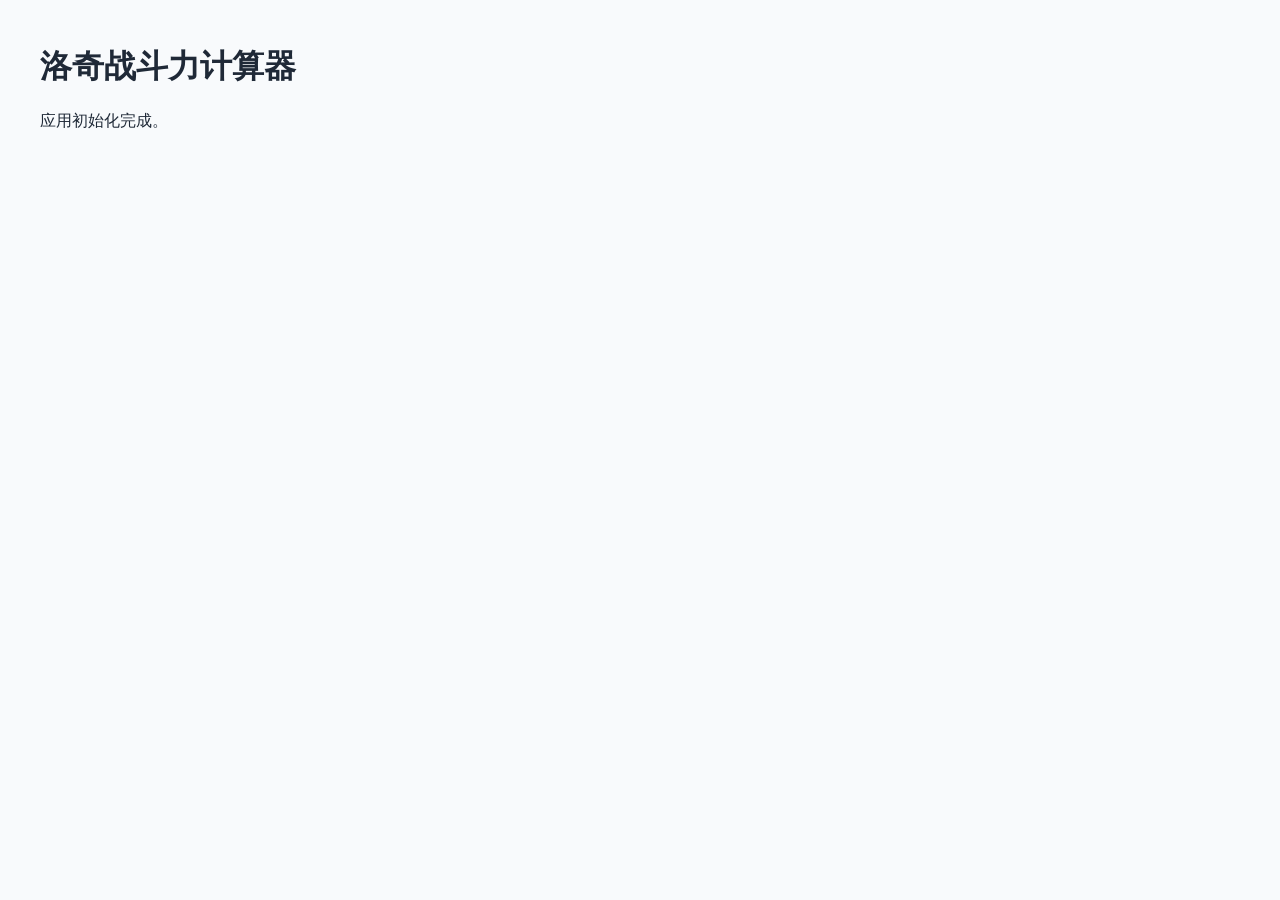
==== index.html @ aaf0c427 "Add static app shell Create a zero-build browser entry point for the combat power calculator without" ====
<!doctype html>
<html lang="zh-CN">
  <head>
    <meta charset="UTF-8" />
    <meta name="viewport" content="width=device-width, initial-scale=1.0" />
    <title>洛奇战斗力计算器</title>
    <link rel="stylesheet" href="./src/styles.css" />
  </head>
  <body>
    <div id="app"></div>
    <script type="module" src="./src/main.js"></script>
  </body>
</html>
---- src/styles.css ----
:root {
  color: #1f2937;
  background: #f8fafc;
  font-family: "Microsoft YaHei", "PingFang SC", system-ui, sans-serif;
}

body {
  margin: 0;
}

button,
input,
select {
  font: inherit;
}

.app-shell {
  max-width: 1200px;
  margin: 0 auto;
  padding: 24px;
}

.panel,
.app-header {
  background: #ffffff;
  border: 1px solid #e5e7eb;
  border-radius: 12px;
  margin-bottom: 16px;
  padding: 16px;
}

.skill-row--top {
  background: #fff7cc;
}

.skill-row--second {
  background: #e0f2fe;
}
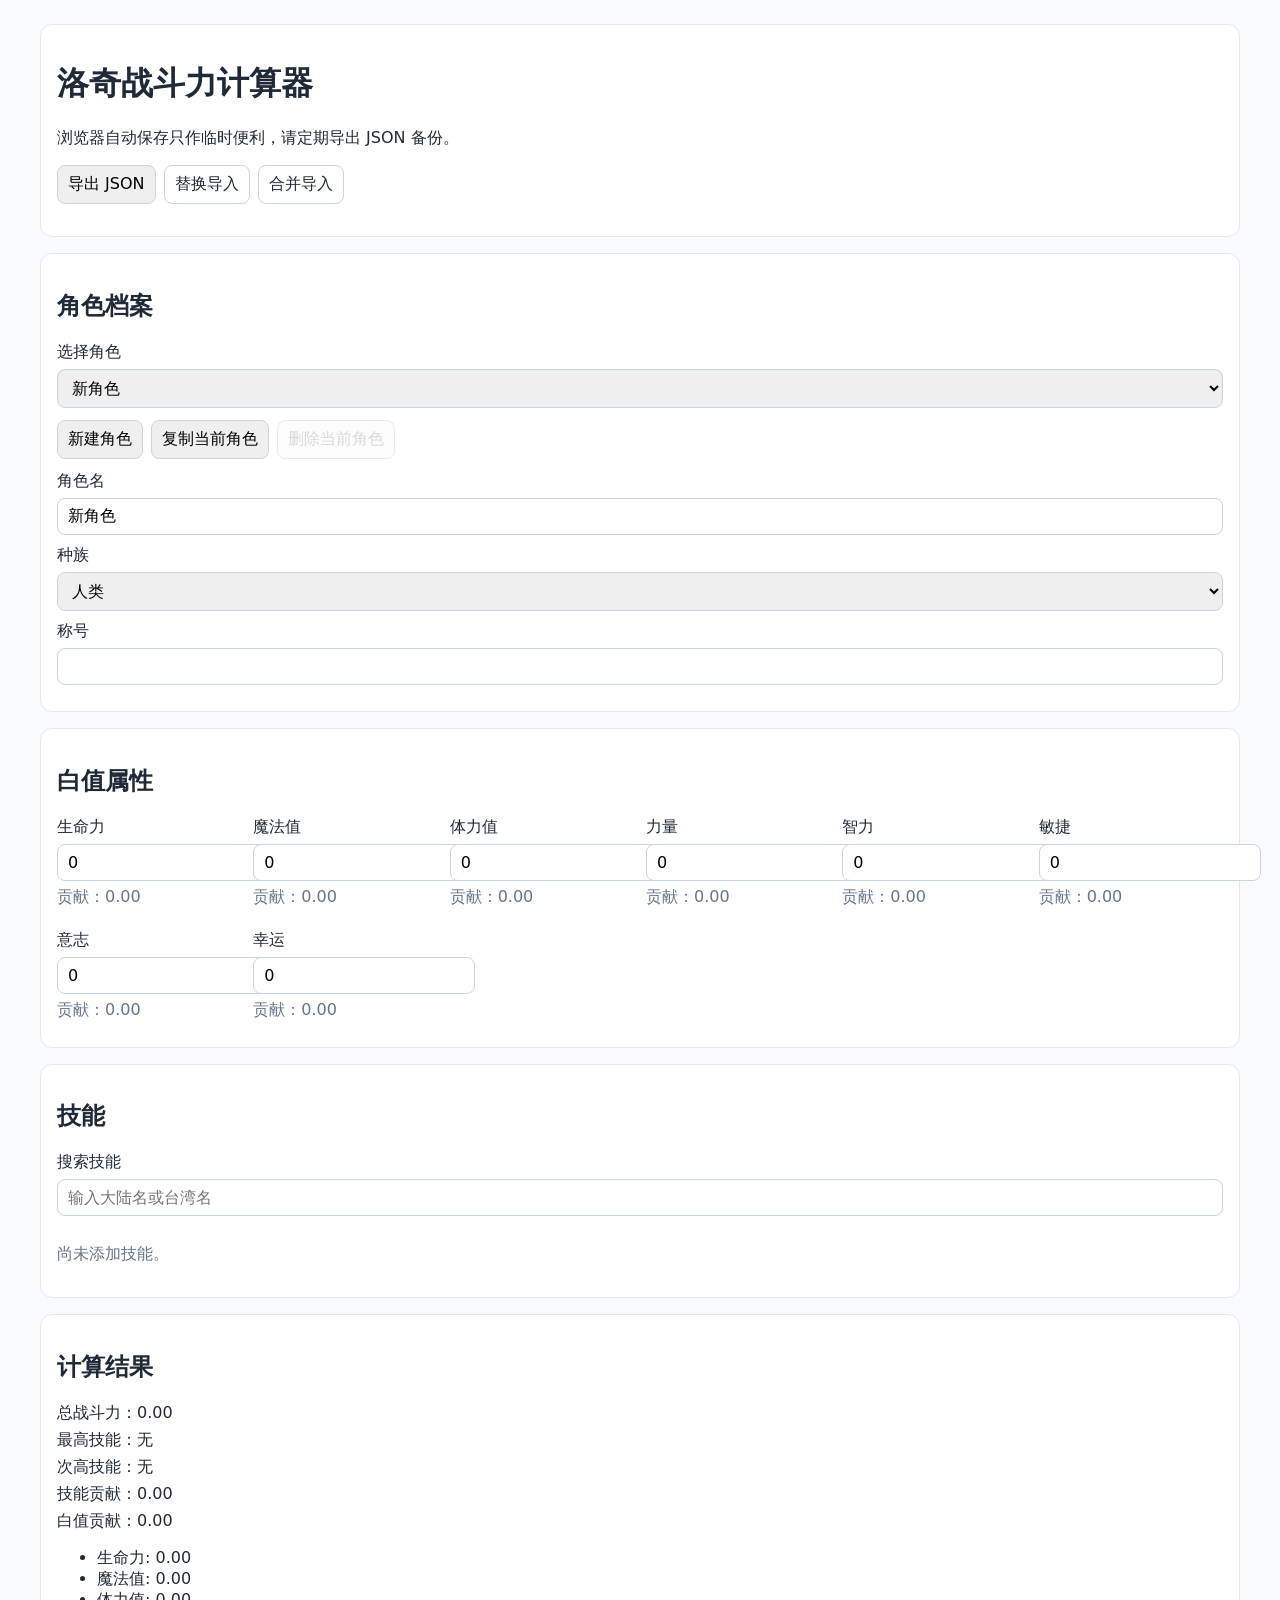
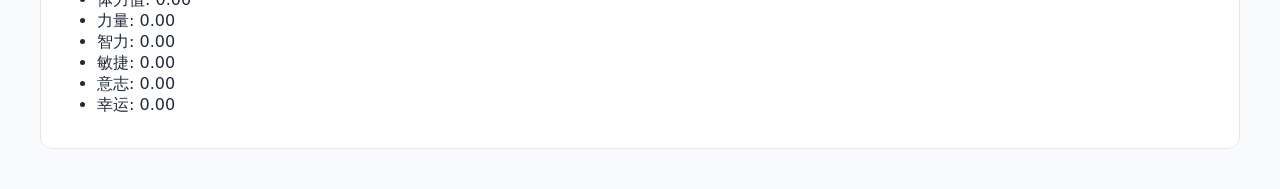
==== commit dc003c28: "Add static calculator UI Render multi-profile editing, skill search, highlighted contributors, and J" ====
--- a/index.html
+++ b/index.html
@@ -8,6 +8,14 @@
   </head>
   <body>
     <div id="app"></div>
-    <script type="module" src="./src/main.js"></script>
+    <script src="./src/domain/ranks.js"></script>
+    <script src="./src/domain/calculateCombatPower.js"></script>
+    <script src="./src/profiles/profileFactory.js"></script>
+    <script src="./src/profiles/importExport.js"></script>
+    <script src="./src/skills/g13Skills.js"></script>
+    <script src="./src/skills/skillSearch.js"></script>
+    <script src="./src/state/appState.js"></script>
+    <script src="./src/ui/renderApp.js"></script>
+    <script src="./src/main.js"></script>
   </body>
 </html>
--- a/src/styles.css
+++ b/src/styles.css
@@ -36,3 +36,76 @@
 .skill-row--second {
   background: #e0f2fe;
 }
+
+.stat-grid {
+  display: grid;
+  grid-template-columns: repeat(auto-fit, minmax(160px, 1fr));
+  gap: 12px;
+}
+
+label {
+  display: grid;
+  gap: 6px;
+  margin-bottom: 10px;
+}
+
+input,
+select,
+button {
+  border: 1px solid #cbd5e1;
+  border-radius: 8px;
+  padding: 8px 10px;
+}
+
+button {
+  cursor: pointer;
+}
+
+button:disabled {
+  cursor: not-allowed;
+  opacity: 0.5;
+}
+
+.suggestions,
+.backup-actions,
+.profile-actions {
+  display: flex;
+  flex-wrap: wrap;
+  gap: 8px;
+  margin: 12px 0;
+}
+
+.skill-row {
+  align-items: center;
+  border: 1px solid #e5e7eb;
+  border-radius: 8px;
+  display: grid;
+  grid-template-columns: 1fr 120px 80px 80px;
+  gap: 8px;
+  margin-bottom: 8px;
+  padding: 8px;
+}
+
+.field-help,
+.empty-state,
+.import-message {
+  color: #64748b;
+}
+
+.file-action {
+  align-items: center;
+  border: 1px solid #cbd5e1;
+  border-radius: 8px;
+  cursor: pointer;
+  display: inline-flex;
+  margin: 0;
+  padding: 8px 10px;
+}
+
+.file-action input {
+  display: none;
+}
+
+.result-panel p {
+  margin: 6px 0;
+}
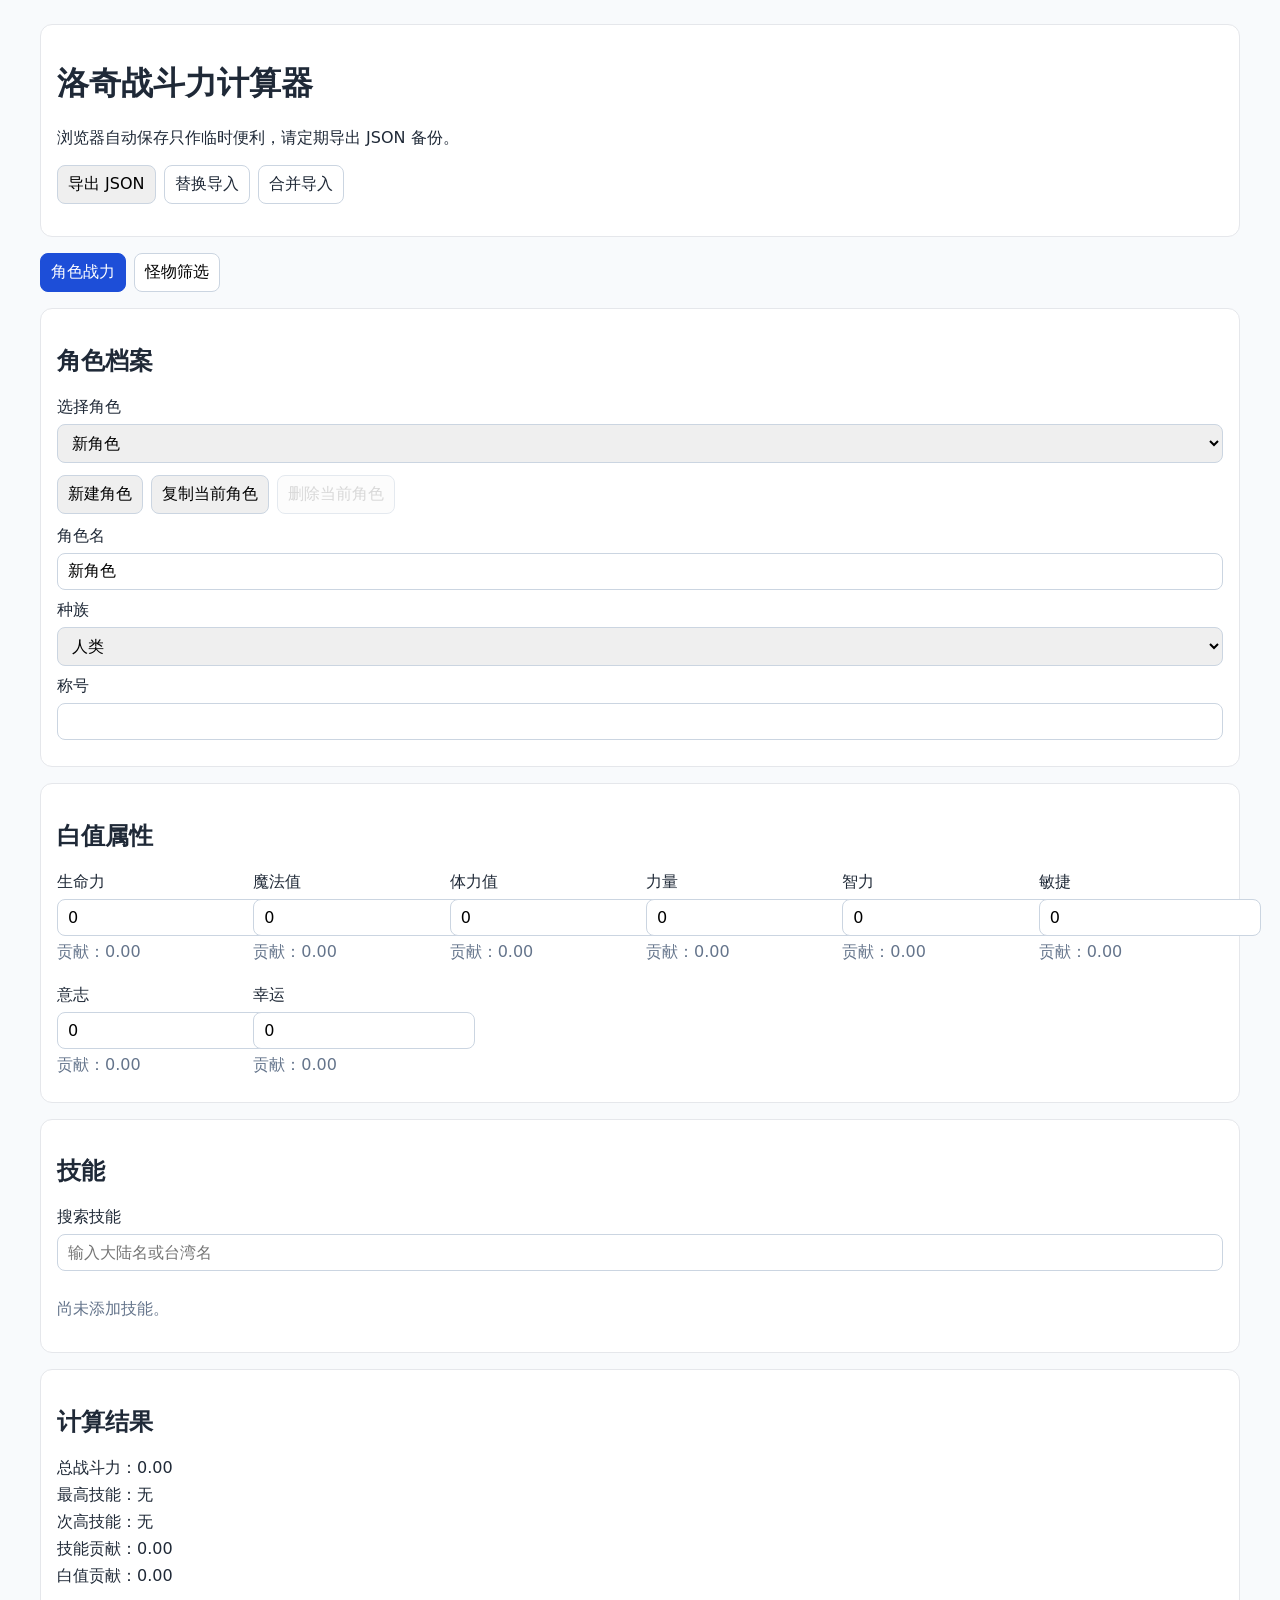
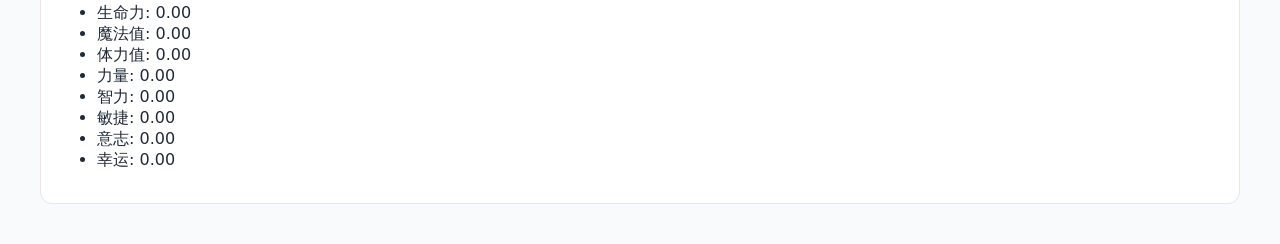
==== commit 016dc36b: "Add monster filter tab UI Co-authored-by: Cursor <cursoragent@cursor.com>" ====
--- a/index.html
+++ b/index.html
@@ -14,6 +14,8 @@
     <script src="./src/profiles/importExport.js"></script>
     <script src="./src/skills/g13Skills.js"></script>
     <script src="./src/skills/skillSearch.js"></script>
+    <script src="./src/monsters/monsterRanks.js"></script>
+    <script src="./src/monsters/monsterRecords.js"></script>
     <script src="./src/state/appState.js"></script>
     <script src="./src/ui/renderApp.js"></script>
     <script src="./src/main.js"></script>
--- a/src/styles.css
+++ b/src/styles.css
@@ -109,3 +109,100 @@
 .result-panel p {
   margin: 6px 0;
 }
+
+.page-tabs {
+  display: flex;
+  flex-wrap: wrap;
+  gap: 8px;
+  margin-bottom: 16px;
+}
+
+.page-tab {
+  background: #ffffff;
+}
+
+.page-tab--active {
+  background: #1d4ed8;
+  border-color: #1d4ed8;
+  color: #ffffff;
+}
+
+.monster-summary-grid,
+.monster-filter-grid,
+.monster-range-grid {
+  display: grid;
+  gap: 12px;
+  grid-template-columns: repeat(auto-fit, minmax(180px, 1fr));
+}
+
+.monster-summary-grid p {
+  margin: 0;
+}
+
+.monster-message {
+  color: #b91c1c;
+  margin: 12px 0 0;
+}
+
+.monster-rank-filters {
+  border: 1px solid #e5e7eb;
+  border-radius: 8px;
+  display: flex;
+  flex-wrap: wrap;
+  gap: 8px 16px;
+  margin: 8px 0 0;
+  padding: 12px;
+}
+
+.monster-rank-filters legend {
+  color: #475569;
+  padding: 0 6px;
+}
+
+.checkbox-label {
+  align-items: center;
+  display: inline-flex;
+  gap: 6px;
+  margin: 0;
+}
+
+.checkbox-label input {
+  margin: 0;
+}
+
+.monster-range-card {
+  background: #f8fafc;
+  border: 1px solid #e5e7eb;
+  border-radius: 8px;
+  display: grid;
+  gap: 4px;
+  padding: 10px;
+}
+
+.monster-range-card span {
+  color: #64748b;
+}
+
+.monster-table-wrap {
+  overflow-x: auto;
+}
+
+.monster-table {
+  border-collapse: collapse;
+  min-width: 900px;
+  width: 100%;
+}
+
+.monster-table th,
+.monster-table td {
+  border-bottom: 1px solid #e5e7eb;
+  padding: 8px;
+  text-align: left;
+  vertical-align: top;
+}
+
+.monster-table th {
+  background: #f8fafc;
+  color: #475569;
+  font-weight: 700;
+}
